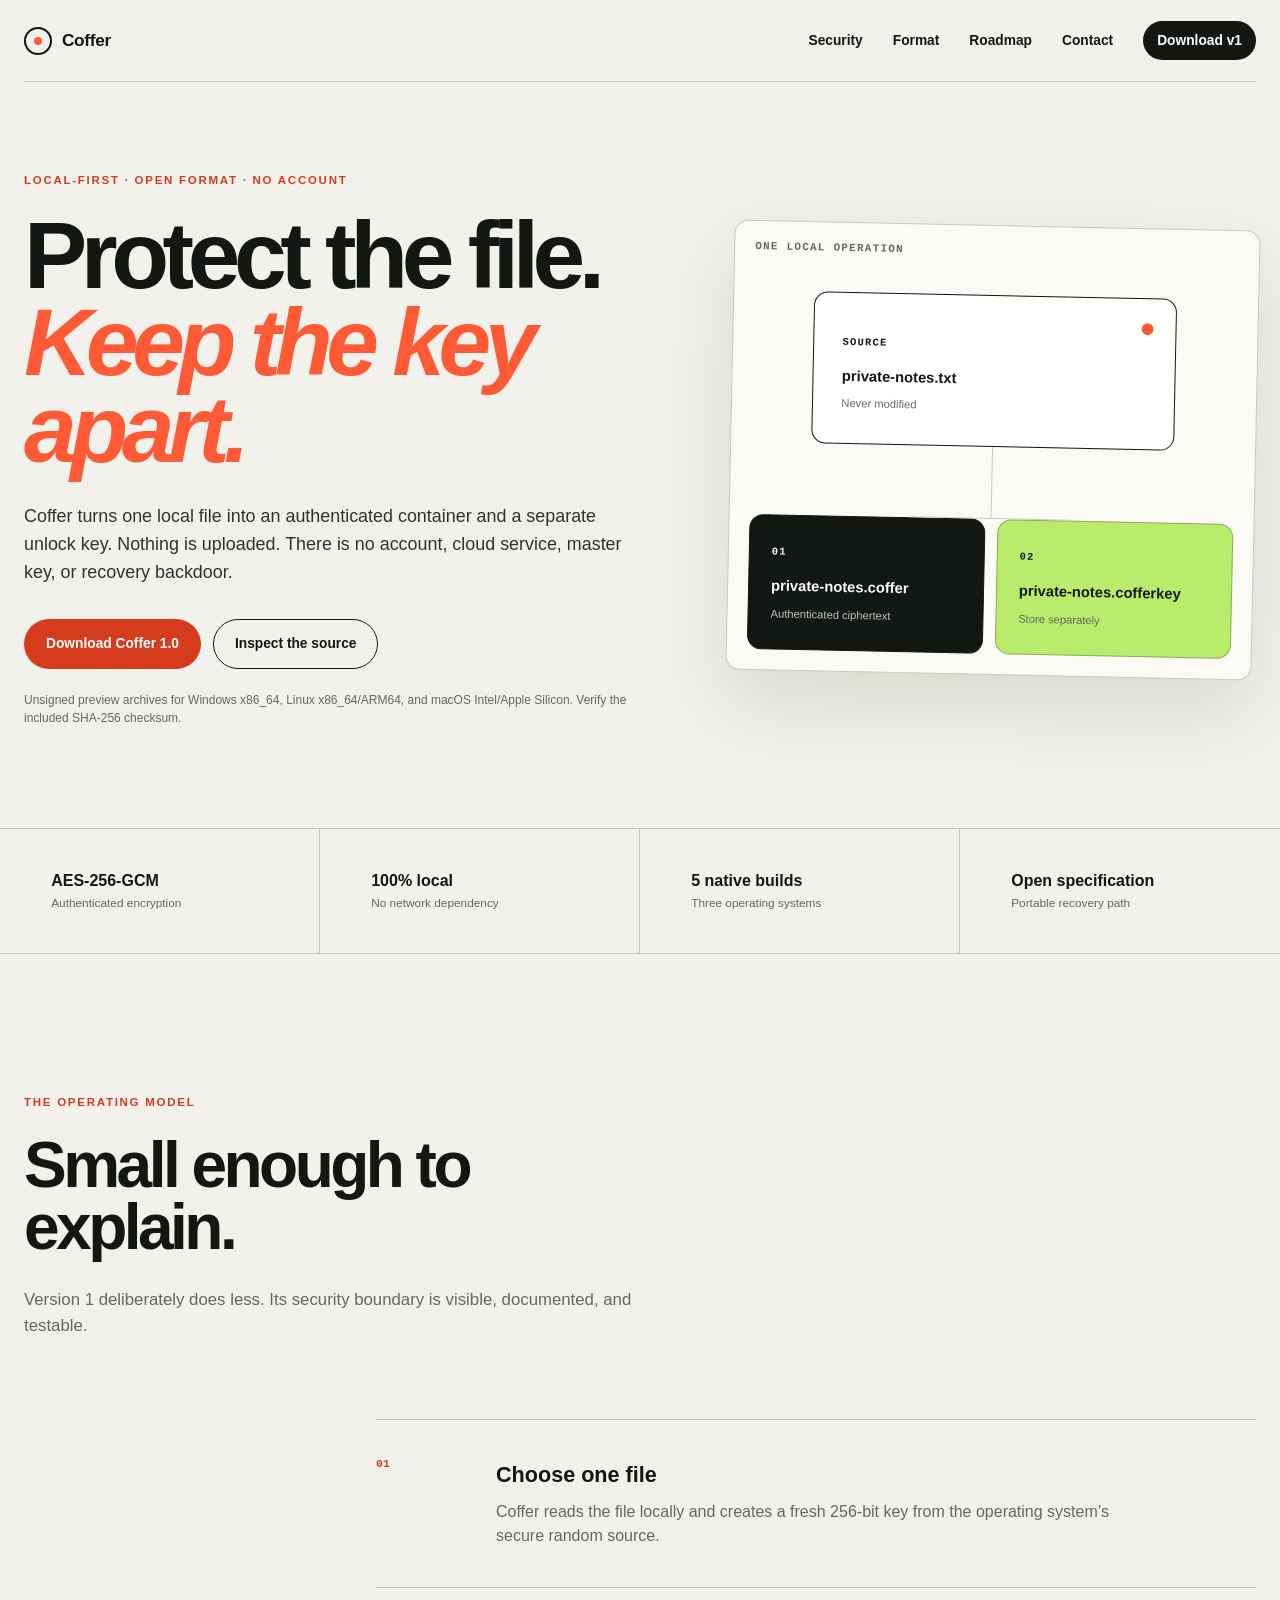
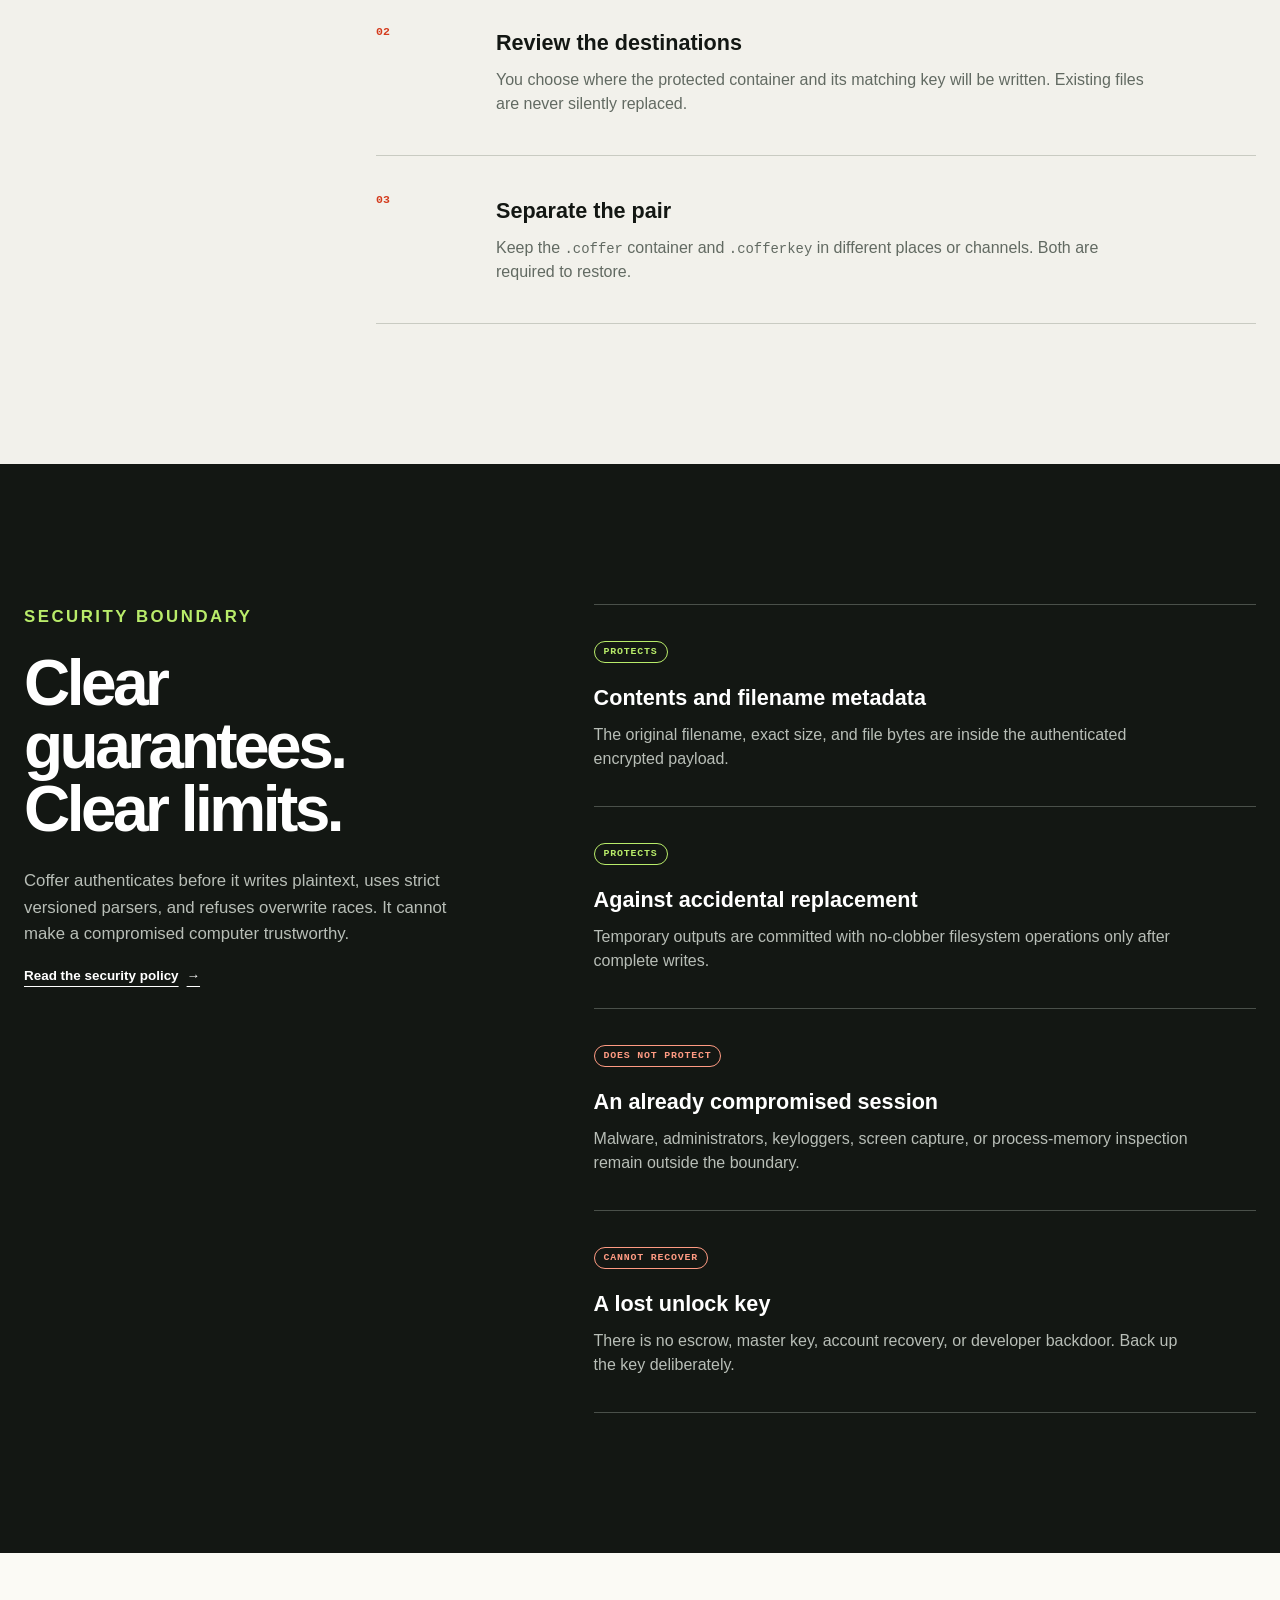
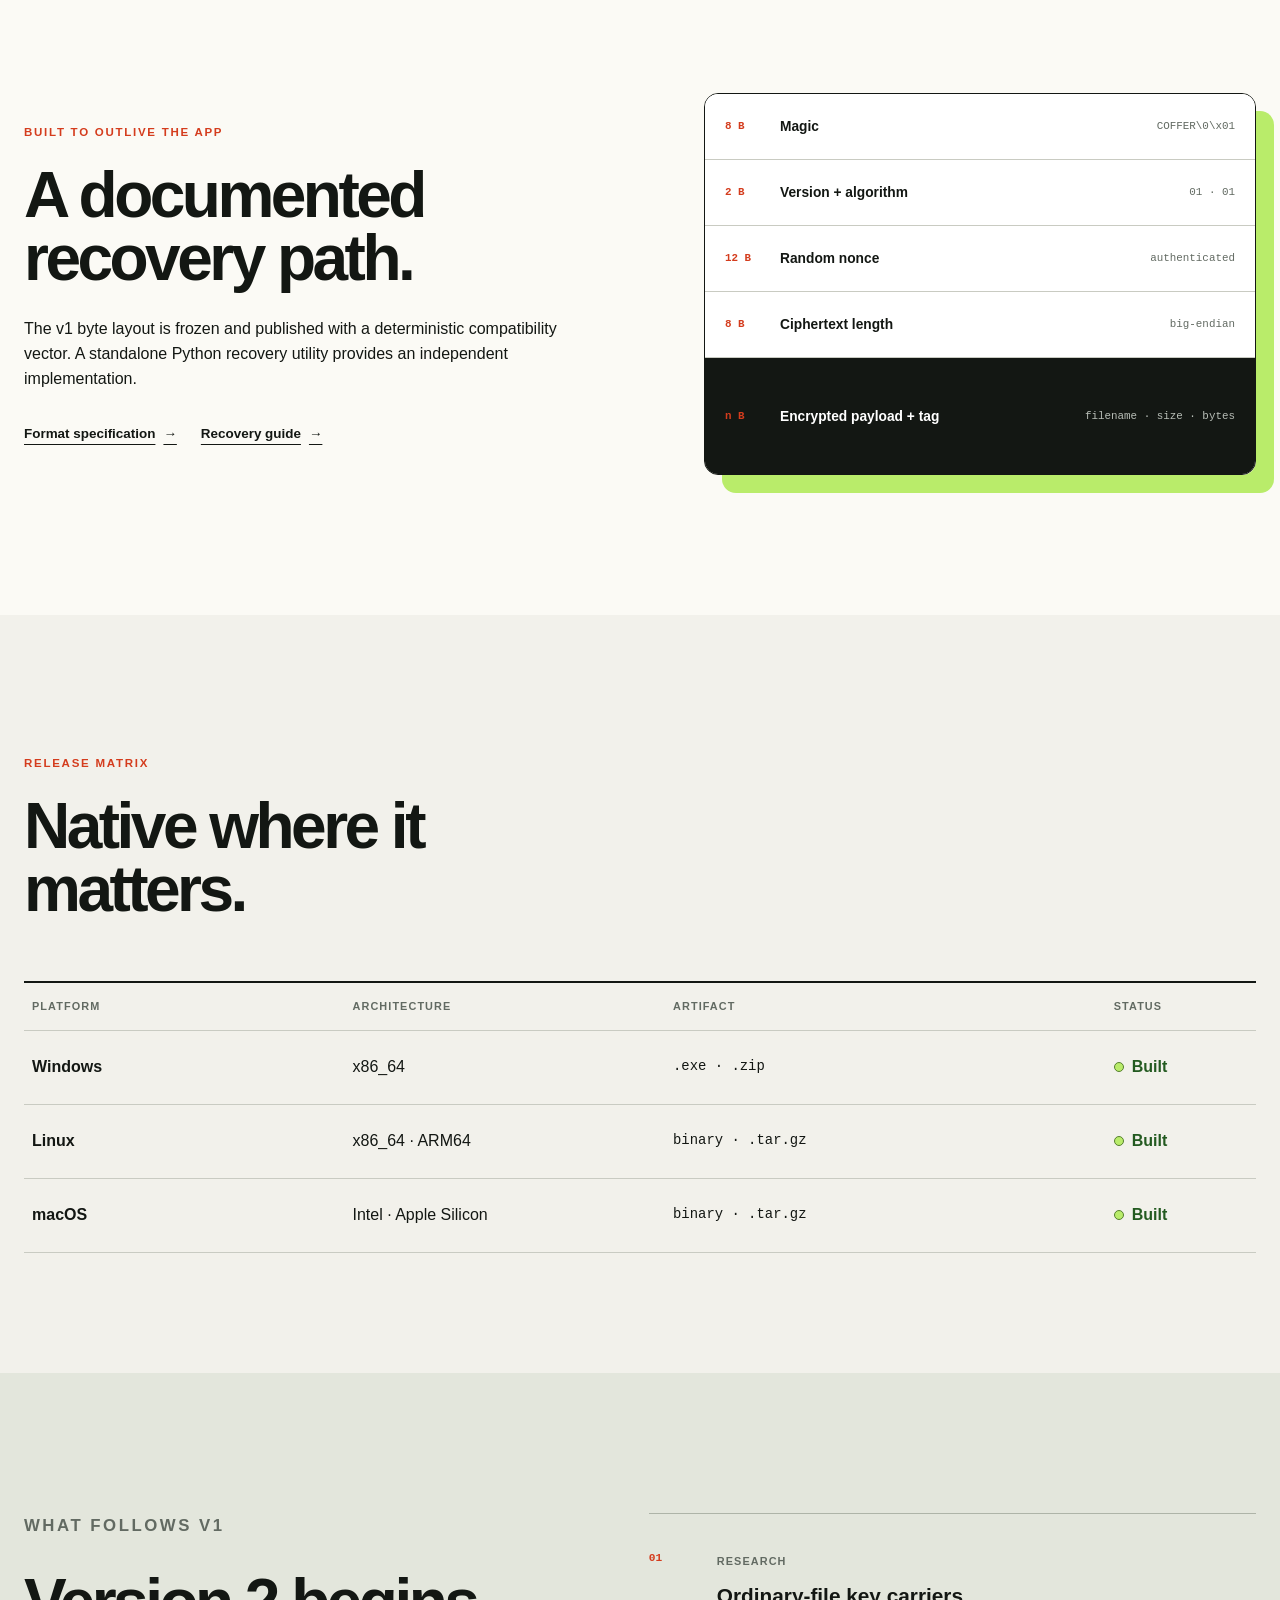
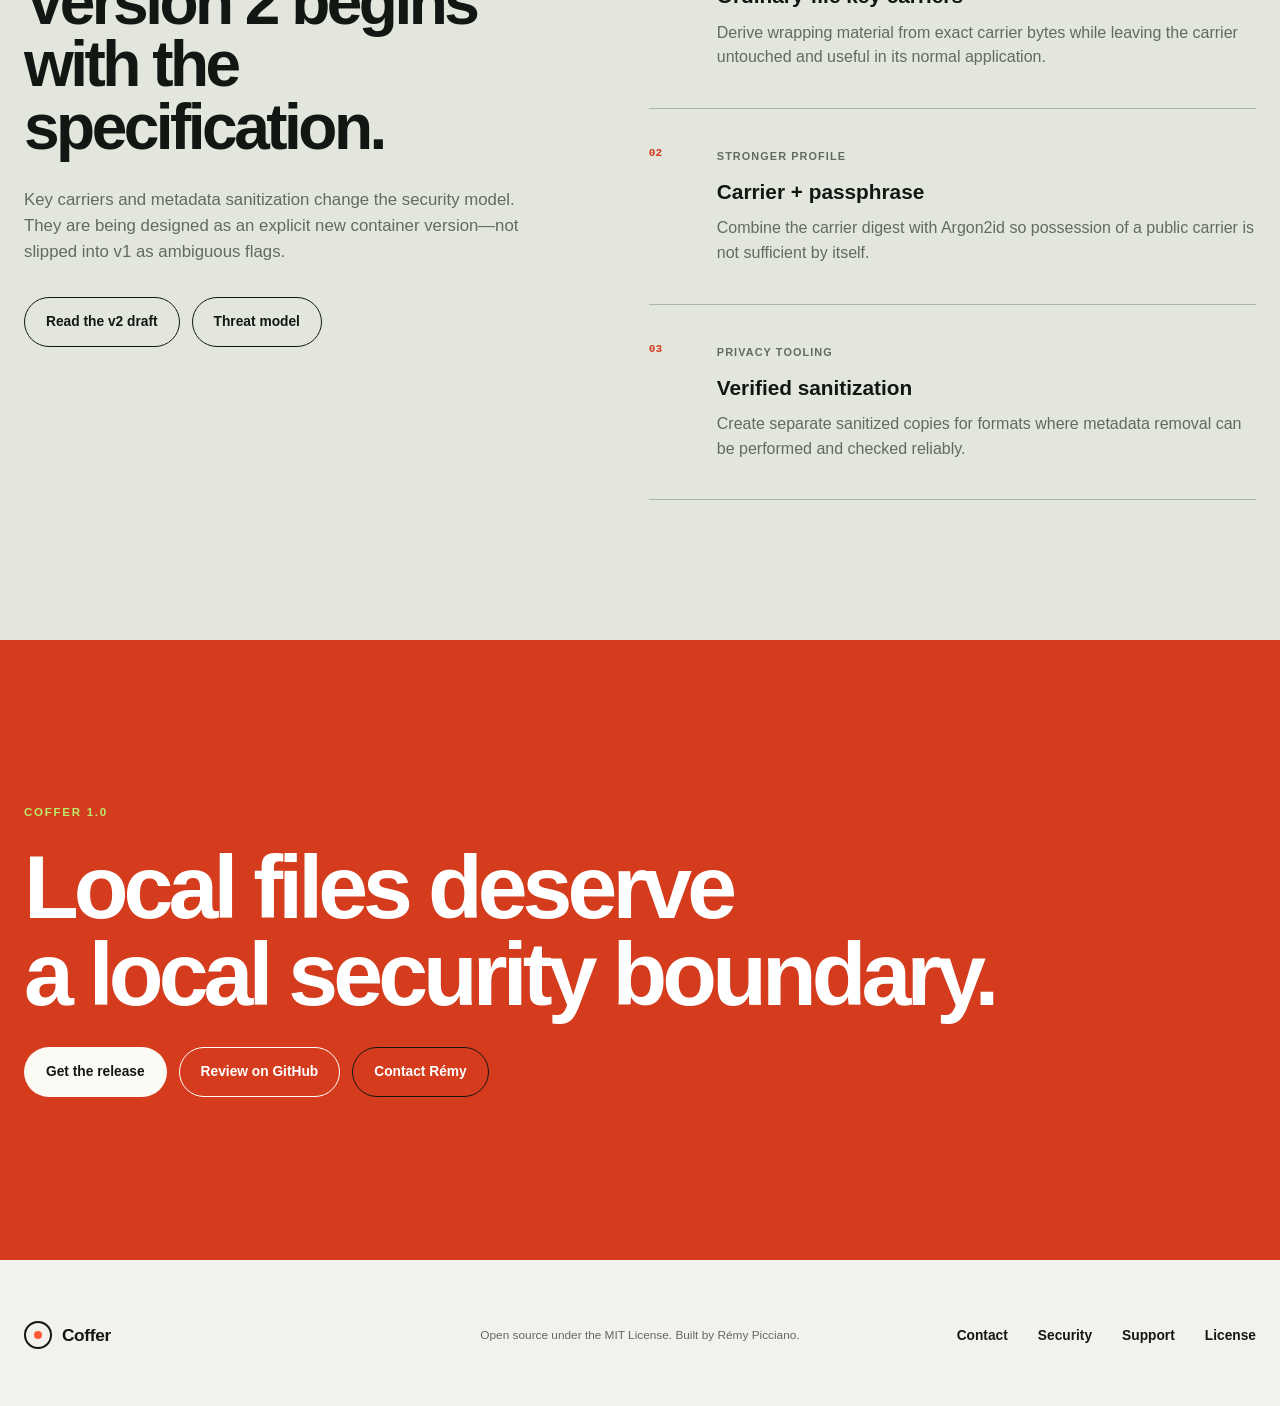
==== site/index.html @ 5a62072c "docs: polish repo presentation" ====
<!doctype html>
<html lang="en">
  <head>
    <meta charset="utf-8">
    <meta name="viewport" content="width=device-width, initial-scale=1">
    <meta name="theme-color" content="#131713">
    <meta name="description" content="Coffer is a local-first desktop application for authenticated file encryption on macOS, Windows, and Linux.">
    <meta property="og:title" content="Coffer — protect a file, keep the key apart">
    <meta property="og:description" content="Auditable, local-first file protection with a documented open format and no recovery backdoor.">
    <meta property="og:type" content="website">
    <meta property="og:url" content="https://remypicciano.github.io/coffer/">
    <title>Coffer — local-first file protection</title>
    <link rel="canonical" href="https://remypicciano.github.io/coffer/">
    <link rel="manifest" href="site.webmanifest">
    <link rel="stylesheet" href="styles.css">
  </head>
  <body>
    <a class="skip-link" href="#main">Skip to content</a>
    <header class="site-header">
      <a class="wordmark" href="#top" aria-label="Coffer home">
        <span class="mark" aria-hidden="true"><span></span></span>
        <span>Coffer</span>
      </a>
      <nav aria-label="Primary navigation">
        <a href="#security">Security</a>
        <a href="#format">Format</a>
        <a href="#roadmap">Roadmap</a>
        <a href="contact.html">Contact</a>
        <a class="nav-download" href="https://github.com/remypicciano/coffer/releases/latest">Download v1</a>
      </nav>
    </header>

    <main id="main">
      <section class="hero" id="top" aria-labelledby="hero-title">
        <div class="hero-copy">
          <p class="eyebrow">Local-first · open format · no account</p>
          <h1 id="hero-title">Protect the file.<br><em>Keep the key apart.</em></h1>
          <p class="lede">Coffer turns one local file into an authenticated container and a separate unlock key. Nothing is uploaded. There is no account, cloud service, master key, or recovery backdoor.</p>
          <div class="hero-actions">
            <a class="button button-primary" href="https://github.com/remypicciano/coffer/releases/latest">Download Coffer 1.0</a>
            <a class="button button-secondary" href="https://github.com/remypicciano/coffer">Inspect the source</a>
          </div>
          <p class="release-note">Unsigned preview archives for Windows x86_64, Linux x86_64/ARM64, and macOS Intel/Apple Silicon. Verify the included SHA-256 checksum.</p>
        </div>

        <div class="artifact" aria-label="Diagram showing one source file becoming a protected container and a separate key">
          <div class="artifact-label">One local operation</div>
          <div class="source-file">
            <span class="file-corner" aria-hidden="true"></span>
            <span class="file-type">SOURCE</span>
            <strong>private-notes.txt</strong>
            <small>Never modified</small>
          </div>
          <div class="split-line" aria-hidden="true"><span></span></div>
          <div class="outputs">
            <div class="output output-dark">
              <span>01</span>
              <strong>private-notes.coffer</strong>
              <small>Authenticated ciphertext</small>
            </div>
            <div class="output output-key">
              <span>02</span>
              <strong>private-notes.cofferkey</strong>
              <small>Store separately</small>
            </div>
          </div>
        </div>
      </section>

      <section class="proof-strip" aria-label="Version 1 release facts">
        <div><strong>AES-256-GCM</strong><span>Authenticated encryption</span></div>
        <div><strong>100% local</strong><span>No network dependency</span></div>
        <div><strong>5 native builds</strong><span>Three operating systems</span></div>
        <div><strong>Open specification</strong><span>Portable recovery path</span></div>
      </section>

      <section class="section how" aria-labelledby="how-title">
        <div class="section-heading">
          <p class="eyebrow">The operating model</p>
          <h2 id="how-title">Small enough to explain.</h2>
          <p>Version 1 deliberately does less. Its security boundary is visible, documented, and testable.</p>
        </div>
        <ol class="steps">
          <li>
            <span class="step-number">01</span>
            <div><h3>Choose one file</h3><p>Coffer reads the file locally and creates a fresh 256-bit key from the operating system’s secure random source.</p></div>
          </li>
          <li>
            <span class="step-number">02</span>
            <div><h3>Review the destinations</h3><p>You choose where the protected container and its matching key will be written. Existing files are never silently replaced.</p></div>
          </li>
          <li>
            <span class="step-number">03</span>
            <div><h3>Separate the pair</h3><p>Keep the <code>.coffer</code> container and <code>.cofferkey</code> in different places or channels. Both are required to restore.</p></div>
          </li>
        </ol>
      </section>

      <section class="section security" id="security" aria-labelledby="security-title">
        <div class="security-intro">
          <p class="eyebrow light">Security boundary</p>
          <h2 id="security-title">Clear guarantees.<br>Clear limits.</h2>
          <p>Coffer authenticates before it writes plaintext, uses strict versioned parsers, and refuses overwrite races. It cannot make a compromised computer trustworthy.</p>
          <a class="text-link light" href="https://github.com/remypicciano/coffer/blob/main/SECURITY.md">Read the security policy <span aria-hidden="true">→</span></a>
        </div>
        <div class="boundary-list">
          <article>
            <span class="status status-yes">Protects</span>
            <h3>Contents and filename metadata</h3>
            <p>The original filename, exact size, and file bytes are inside the authenticated encrypted payload.</p>
          </article>
          <article>
            <span class="status status-yes">Protects</span>
            <h3>Against accidental replacement</h3>
            <p>Temporary outputs are committed with no-clobber filesystem operations only after complete writes.</p>
          </article>
          <article>
            <span class="status status-no">Does not protect</span>
            <h3>An already compromised session</h3>
            <p>Malware, administrators, keyloggers, screen capture, or process-memory inspection remain outside the boundary.</p>
          </article>
          <article>
            <span class="status status-no">Cannot recover</span>
            <h3>A lost unlock key</h3>
            <p>There is no escrow, master key, account recovery, or developer backdoor. Back up the key deliberately.</p>
          </article>
        </div>
      </section>

      <section class="section format" id="format" aria-labelledby="format-title">
        <div class="format-grid">
          <div class="section-heading">
            <p class="eyebrow">Built to outlive the app</p>
            <h2 id="format-title">A documented recovery path.</h2>
            <p>The v1 byte layout is frozen and published with a deterministic compatibility vector. A standalone Python recovery utility provides an independent implementation.</p>
            <div class="link-row">
              <a class="text-link" href="https://github.com/remypicciano/coffer/blob/main/docs/coffer-format-v1.md">Format specification <span aria-hidden="true">→</span></a>
              <a class="text-link" href="https://github.com/remypicciano/coffer/blob/main/docs/recovery.md">Recovery guide <span aria-hidden="true">→</span></a>
            </div>
          </div>
          <div class="format-stack" aria-label="Coffer version 1 container layout">
            <div class="byte-row"><span>8 B</span><strong>Magic</strong><code>COFFER\0\x01</code></div>
            <div class="byte-row"><span>2 B</span><strong>Version + algorithm</strong><code>01 · 01</code></div>
            <div class="byte-row"><span>12 B</span><strong>Random nonce</strong><code>authenticated</code></div>
            <div class="byte-row"><span>8 B</span><strong>Ciphertext length</strong><code>big-endian</code></div>
            <div class="byte-row byte-encrypted"><span>n B</span><strong>Encrypted payload + tag</strong><code>filename · size · bytes</code></div>
          </div>
        </div>
      </section>

      <section class="section builds" aria-labelledby="builds-title">
        <div class="section-heading compact">
          <p class="eyebrow">Release matrix</p>
          <h2 id="builds-title">Native where it matters.</h2>
        </div>
        <div class="build-table" role="table" aria-label="Available release builds">
          <div class="build-row build-head" role="row"><span role="columnheader">Platform</span><span role="columnheader">Architecture</span><span role="columnheader">Artifact</span><span role="columnheader">Status</span></div>
          <div class="build-row" role="row"><strong role="cell">Windows</strong><span role="cell">x86_64</span><code role="cell">.exe · .zip</code><span role="cell" class="build-status">Built</span></div>
          <div class="build-row" role="row"><strong role="cell">Linux</strong><span role="cell">x86_64 · ARM64</span><code role="cell">binary · .tar.gz</code><span role="cell" class="build-status">Built</span></div>
          <div class="build-row" role="row"><strong role="cell">macOS</strong><span role="cell">Intel · Apple Silicon</span><code role="cell">binary · .tar.gz</code><span role="cell" class="build-status">Built</span></div>
        </div>
      </section>

      <section class="section roadmap" id="roadmap" aria-labelledby="roadmap-title">
        <div class="roadmap-lead">
          <p class="eyebrow">What follows v1</p>
          <h2 id="roadmap-title">Version 2 begins with the specification.</h2>
          <p>Key carriers and metadata sanitization change the security model. They are being designed as an explicit new container version—not slipped into v1 as ambiguous flags.</p>
          <div class="hero-actions">
            <a class="button button-secondary" href="https://github.com/remypicciano/coffer/blob/main/docs/coffer-format-v2.md">Read the v2 draft</a>
            <a class="button button-secondary" href="https://github.com/remypicciano/coffer/blob/main/docs/threat-model.md">Threat model</a>
          </div>
        </div>
        <div class="roadmap-items">
          <article><span>Research</span><h3>Ordinary-file key carriers</h3><p>Derive wrapping material from exact carrier bytes while leaving the carrier untouched and useful in its normal application.</p></article>
          <article><span>Stronger profile</span><h3>Carrier + passphrase</h3><p>Combine the carrier digest with Argon2id so possession of a public carrier is not sufficient by itself.</p></article>
          <article><span>Privacy tooling</span><h3>Verified sanitization</h3><p>Create separate sanitized copies for formats where metadata removal can be performed and checked reliably.</p></article>
        </div>
      </section>

      <section class="closing" aria-labelledby="closing-title">
        <p class="eyebrow light">Coffer 1.0</p>
        <h2 id="closing-title">Local files deserve<br>a local security boundary.</h2>
        <div class="hero-actions">
          <a class="button button-paper" href="https://github.com/remypicciano/coffer/releases/latest">Get the release</a>
          <a class="button button-outline" href="https://github.com/remypicciano/coffer">Review on GitHub</a>
          <a class="button button-secondary" href="contact.html">Contact Rémy</a>
        </div>
      </section>
    </main>

    <footer>
      <a class="wordmark" href="#top"><span class="mark" aria-hidden="true"><span></span></span><span>Coffer</span></a>
      <p>Open source under the MIT License. Built by Rémy Picciano.</p>
      <nav aria-label="Footer navigation">
        <a href="contact.html">Contact</a>
        <a href="https://github.com/remypicciano/coffer/blob/main/SECURITY.md">Security</a>
        <a href="https://github.com/remypicciano/coffer/blob/main/SUPPORT.md">Support</a>
        <a href="https://github.com/remypicciano/coffer/blob/main/LICENSE">License</a>
      </nav>
    </footer>
  </body>
</html>
---- site/styles.css ----
:root {
  color-scheme: light;
  --ink: #131713;
  --ink-soft: #2e352f;
  --paper: #f2f1eb;
  --paper-strong: #fbfaf5;
  --line: #c9cbc2;
  --muted: #626a62;
  --accent: #ff5a36;
  --accent-dark: #d43c1d;
  --green: #b9ec6a;
  --radius: 14px;
  --max: 1280px;
  font-family: "Avenir Next", Avenir, "Segoe UI", Helvetica, Arial, sans-serif;
  font-synthesis: none;
}

* { box-sizing: border-box; }
html { scroll-behavior: smooth; }
body { margin: 0; color: var(--ink); background: var(--paper); line-height: 1.55; }
a { color: inherit; }
code { font-family: "SFMono-Regular", Consolas, "Liberation Mono", monospace; font-size: .87em; }

.skip-link { position: fixed; top: 12px; left: 12px; z-index: 100; padding: 10px 14px; background: var(--ink); color: white; transform: translateY(-150%); }
.skip-link:focus { transform: translateY(0); }
.site-header, footer { width: min(calc(100% - 48px), var(--max)); margin-inline: auto; }
.site-header { min-height: 82px; display: flex; align-items: center; justify-content: space-between; border-bottom: 1px solid var(--line); }
.wordmark { display: inline-flex; align-items: center; gap: 10px; color: var(--ink); text-decoration: none; font-size: 1.08rem; font-weight: 750; letter-spacing: -.02em; }
.mark { width: 28px; height: 28px; display: grid; place-items: center; border: 2px solid currentColor; border-radius: 50%; }
.mark span { width: 8px; height: 8px; background: var(--accent); border-radius: 50%; }
.site-header nav, footer nav { display: flex; align-items: center; gap: 30px; }
.site-header nav a, footer nav a { text-decoration: none; font-size: .86rem; font-weight: 650; }
.site-header nav a:hover, footer nav a:hover { text-decoration: underline; text-underline-offset: 5px; }
.nav-download { padding: 9px 14px; color: white; background: var(--ink); border-radius: 999px; }

.hero { width: min(calc(100% - 48px), var(--max)); margin: 0 auto; min-height: 720px; display: grid; grid-template-columns: 1.08fr .92fr; align-items: center; gap: clamp(40px, 7vw, 110px); padding: 90px 0 100px; }
.eyebrow { margin: 0 0 22px; color: var(--accent-dark); font-size: .72rem; font-weight: 800; letter-spacing: .15em; text-transform: uppercase; }
.eyebrow.light { color: var(--green); }
h1, h2, h3, p { margin-top: 0; }
h1 { max-width: 760px; margin-bottom: 30px; font-size: clamp(3.4rem, 7.4vw, 7.2rem); line-height: .92; letter-spacing: -.068em; font-weight: 760; }
h1 em { color: var(--accent); font-family: inherit; font-weight: 760; }
.lede { max-width: 650px; margin-bottom: 32px; color: var(--ink-soft); font-size: clamp(1.05rem, 1.4vw, 1.25rem); }
.hero-actions { display: flex; flex-wrap: wrap; gap: 12px; }
.button { min-height: 50px; display: inline-flex; align-items: center; justify-content: center; padding: 0 21px; border: 1px solid transparent; border-radius: 999px; text-decoration: none; font-size: .86rem; font-weight: 760; white-space: nowrap; transition: transform .16s ease, background .16s ease, border-color .16s ease; }
.button:hover { transform: translateY(-2px); }
.button:active { transform: translateY(1px); }
.button-primary { color: white; background: var(--accent-dark); }
.button-primary:hover { background: #b92e13; }
.button-secondary { border-color: var(--ink); background: transparent; }
.button-secondary:hover { background: var(--paper-strong); }
.release-note { max-width: 610px; margin: 22px 0 0; color: var(--muted); font-size: .75rem; }

.contact-card { padding: 28px; border: 1px solid var(--line); border-radius: var(--radius); background: var(--paper-strong); box-shadow: 0 32px 80px rgba(41, 46, 40, .12); }
.contact-card h2 { margin-bottom: 10px; font-size: 1.45rem; line-height: 1.05; }
.contact-card > p { color: var(--muted); font-size: .98rem; }
.contact-list { margin: 22px 0 0; padding: 0; list-style: none; border-top: 1px solid var(--line); }
.contact-row { display: grid; grid-template-columns: 110px 1fr; gap: 16px; padding: 18px 0; border-bottom: 1px solid var(--line); }
.contact-label { color: var(--muted); font: 700 .68rem/1 "SFMono-Regular", Consolas, monospace; letter-spacing: .1em; text-transform: uppercase; }
.contact-row a { text-decoration: none; font-weight: 700; }
.contact-row a:hover { text-decoration: underline; text-underline-offset: 5px; }
.contact-meta { margin-top: 18px; color: var(--muted); font-size: .78rem; }

.artifact { position: relative; padding: 20px; border: 1px solid var(--line); border-radius: var(--radius); background: var(--paper-strong); box-shadow: 0 32px 80px rgba(41, 46, 40, .12); transform: rotate(1.2deg); }
.artifact-label { margin-bottom: 38px; color: var(--muted); font: 700 .68rem/1 "SFMono-Regular", Consolas, monospace; letter-spacing: .12em; text-transform: uppercase; }
.source-file { position: relative; width: 75%; margin: auto; padding: 35px 28px 28px; border: 1px solid var(--ink); border-radius: var(--radius); background: white; }
.source-file::after { content: ""; position: absolute; right: 22px; top: 24px; width: 12px; height: 12px; background: var(--accent); border-radius: 50%; }
.source-file strong, .output strong { display: block; margin: 12px 0 3px; font-size: .92rem; overflow-wrap: anywhere; }
.source-file small, .output small { color: var(--muted); font-size: .7rem; }
.file-type, .output > span { font: 700 .65rem/1 "SFMono-Regular", Consolas, monospace; letter-spacing: .12em; }
.split-line { height: 72px; display: grid; place-items: center; }
.split-line span { width: 1px; height: 100%; background: var(--line); position: relative; }
.split-line span::after { content: ""; position: absolute; left: -80px; bottom: 0; width: 160px; height: 1px; background: var(--line); }
.outputs { display: grid; grid-template-columns: 1fr 1fr; gap: 12px; }
.output { min-height: 135px; padding: 22px; border: 1px solid var(--line); border-radius: var(--radius); }
.output-dark { color: white; background: var(--ink); border-color: var(--ink); }
.output-dark small { color: #bfc5bd; }
.output-key { background: var(--green); border-color: #8eaa5c; }

.proof-strip { display: grid; grid-template-columns: repeat(4, 1fr); border-block: 1px solid var(--line); }
.proof-strip div { min-height: 124px; display: flex; flex-direction: column; justify-content: center; padding: 24px clamp(24px, 4vw, 60px); border-right: 1px solid var(--line); }
.proof-strip div:last-child { border-right: 0; }
.proof-strip strong { font-size: 1rem; }
.proof-strip span { color: var(--muted); font-size: .74rem; }

.section { padding: 140px max(24px, calc((100vw - var(--max)) / 2)); }
.section-heading { max-width: 620px; }
.section-heading h2, .security-intro h2, .roadmap-lead h2, .closing h2 { margin-bottom: 28px; font-size: clamp(2.7rem, 5vw, 5.2rem); line-height: .98; letter-spacing: -.055em; }
.section-heading > p:last-child, .security-intro > p, .roadmap-lead > p { color: var(--muted); font-size: 1.05rem; }
.steps { max-width: 880px; margin: 80px 0 0 auto; padding: 0; list-style: none; border-top: 1px solid var(--line); }
.steps li { display: grid; grid-template-columns: 100px 1fr; gap: 20px; padding: 38px 0; border-bottom: 1px solid var(--line); }
.step-number { color: var(--accent-dark); font: 700 .72rem/1 "SFMono-Regular", Consolas, monospace; }
.steps h3 { margin-bottom: 8px; font-size: 1.35rem; }
.steps p { max-width: 650px; margin-bottom: 0; color: var(--muted); }

.security { display: grid; grid-template-columns: .8fr 1.2fr; gap: clamp(60px, 10vw, 150px); color: white; background: var(--ink); }
.security-intro { align-self: start; position: sticky; top: 40px; }
.security-intro > p { color: #b8beb7; }
.text-link { display: inline-flex; gap: 8px; align-items: center; font-size: .84rem; font-weight: 750; text-underline-offset: 6px; }
.text-link.light { color: white; }
.boundary-list { border-top: 1px solid #4a504a; }
.boundary-list article { padding: 32px 0 34px; border-bottom: 1px solid #4a504a; }
.boundary-list h3 { margin: 18px 0 8px; font-size: 1.35rem; }
.boundary-list p { max-width: 600px; margin: 0; color: #b8beb7; }
.status { display: inline-flex; padding: 5px 9px; border: 1px solid currentColor; border-radius: 999px; font: 700 .62rem/1 "SFMono-Regular", Consolas, monospace; letter-spacing: .08em; text-transform: uppercase; }
.status-yes { color: var(--green); }
.status-no { color: #ff9b83; }

.format { background: var(--paper-strong); }
.format-grid { display: grid; grid-template-columns: 1fr 1fr; align-items: center; gap: clamp(60px, 10vw, 150px); }
.link-row { display: flex; flex-wrap: wrap; gap: 24px; margin-top: 32px; }
.format-stack { border: 1px solid var(--ink); border-radius: var(--radius); overflow: hidden; box-shadow: 18px 18px 0 var(--green); }
.byte-row { display: grid; grid-template-columns: 55px 1fr auto; align-items: center; min-height: 66px; padding: 12px 20px; border-bottom: 1px solid var(--line); background: white; }
.byte-row:last-child { border-bottom: 0; }
.byte-row > span { color: var(--accent-dark); font: 700 .68rem/1 "SFMono-Regular", Consolas, monospace; }
.byte-row strong { font-size: .86rem; }
.byte-row code { color: var(--muted); font-size: .68rem; }
.byte-encrypted { min-height: 116px; color: white; background: var(--ink); }
.byte-encrypted code { color: #b8beb7; }

.builds { padding-bottom: 120px; }
.section-heading.compact { margin-bottom: 60px; }
.build-table { border-top: 2px solid var(--ink); }
.build-row { min-height: 74px; display: grid; grid-template-columns: 1fr 1fr 1.4fr .5fr; align-items: center; gap: 20px; border-bottom: 1px solid var(--line); }
.build-row > * { padding-inline: 8px; }
.build-head { min-height: 48px; color: var(--muted); font-size: .68rem; font-weight: 750; letter-spacing: .1em; text-transform: uppercase; }
.build-status { color: #235a20; font-weight: 760; }
.build-status::before { content: ""; display: inline-block; width: 8px; height: 8px; margin-right: 8px; background: var(--green); border: 1px solid #56802f; border-radius: 50%; }

.roadmap { display: grid; grid-template-columns: .9fr 1.1fr; gap: clamp(60px, 10vw, 160px); background: #e3e6dc; }
.roadmap-lead > p { margin-bottom: 32px; }
.roadmap-items { counter-reset: roadmap; border-top: 1px solid #aeb4a8; }
.roadmap-items article { position: relative; padding: 34px 0 38px 68px; border-bottom: 1px solid #aeb4a8; }
.roadmap-items article::before { counter-increment: roadmap; content: "0" counter(roadmap); position: absolute; left: 0; top: 39px; color: var(--accent-dark); font: 700 .7rem/1 "SFMono-Regular", Consolas, monospace; }
.roadmap-items article > span { color: var(--muted); font-size: .68rem; font-weight: 750; letter-spacing: .1em; text-transform: uppercase; }
.roadmap-items h3 { margin: 8px 0; font-size: 1.3rem; }
.roadmap-items p { margin: 0; color: var(--muted); }

.closing { min-height: 620px; display: flex; flex-direction: column; justify-content: center; align-items: flex-start; padding: 100px max(24px, calc((100vw - var(--max)) / 2)); color: white; background: var(--accent-dark); }
.closing h2 { max-width: 1000px; font-size: clamp(3.4rem, 7vw, 7.5rem); }
.button-paper { color: var(--ink); background: var(--paper-strong); }
.button-outline { color: white; border-color: white; }
.button-outline:hover { background: rgba(255,255,255,.1); }

footer { min-height: 150px; display: grid; grid-template-columns: 1fr auto 1fr; align-items: center; gap: 30px; }
footer p { margin: 0; color: var(--muted); font-size: .74rem; text-align: center; }
footer nav { justify-content: flex-end; }

:focus-visible { outline: 3px solid var(--accent); outline-offset: 4px; }

@media (max-width: 900px) {
  .site-header nav a:not(.nav-download) { display: none; }
  .hero, .security, .format-grid, .roadmap { grid-template-columns: 1fr; }
  .hero { padding-top: 70px; }
  .artifact { width: min(100%, 600px); margin-inline: auto; }
  .contact-card { width: min(100%, 600px); margin-inline: auto; }
  .proof-strip { grid-template-columns: 1fr 1fr; }
  .proof-strip div:nth-child(2) { border-right: 0; }
  .proof-strip div:nth-child(-n+2) { border-bottom: 1px solid var(--line); }
  .security-intro { position: static; }
  .section { padding-block: 100px; }
  footer { grid-template-columns: 1fr; padding: 38px 0; text-align: center; }
  footer .wordmark, footer nav { justify-self: center; }
}

@media (max-width: 600px) {
  .site-header, .hero, footer { width: min(calc(100% - 32px), var(--max)); }
  .site-header { min-height: 70px; }
  .site-header nav { gap: 0; }
  .nav-download { padding: 8px 12px; }
  .hero { min-height: auto; padding: 58px 0 72px; }
  h1 { font-size: clamp(3rem, 15vw, 4.6rem); }
  .hero-actions { align-items: stretch; flex-direction: column; }
  .button { width: 100%; }
  .contact-row { grid-template-columns: 1fr; gap: 6px; }
  .artifact { padding: 14px; }
  .artifact-label { margin-bottom: 24px; }
  .source-file { width: 92%; padding: 28px 20px 22px; }
  .outputs { grid-template-columns: 1fr; }
  .split-line { height: 48px; }
  .proof-strip { grid-template-columns: 1fr; }
  .proof-strip div { min-height: 94px; border-right: 0; border-bottom: 1px solid var(--line); }
  .proof-strip div:last-child { border-bottom: 0; }
  .steps { margin-top: 50px; }
  .steps li { grid-template-columns: 48px 1fr; }
  .byte-row { grid-template-columns: 45px 1fr; }
  .byte-row code { grid-column: 2; margin-top: 3px; }
  .format-stack { box-shadow: 9px 9px 0 var(--green); }
  .build-head { display: none; }
  .build-row { grid-template-columns: 1fr 1fr; padding: 18px 0; }
  .build-row code { color: var(--muted); }
  .roadmap-items article { padding-left: 48px; }
}

@media (prefers-reduced-motion: reduce) {
  html { scroll-behavior: auto; }
  *, *::before, *::after { transition-duration: .01ms !important; }
  .artifact { transform: none; }
}
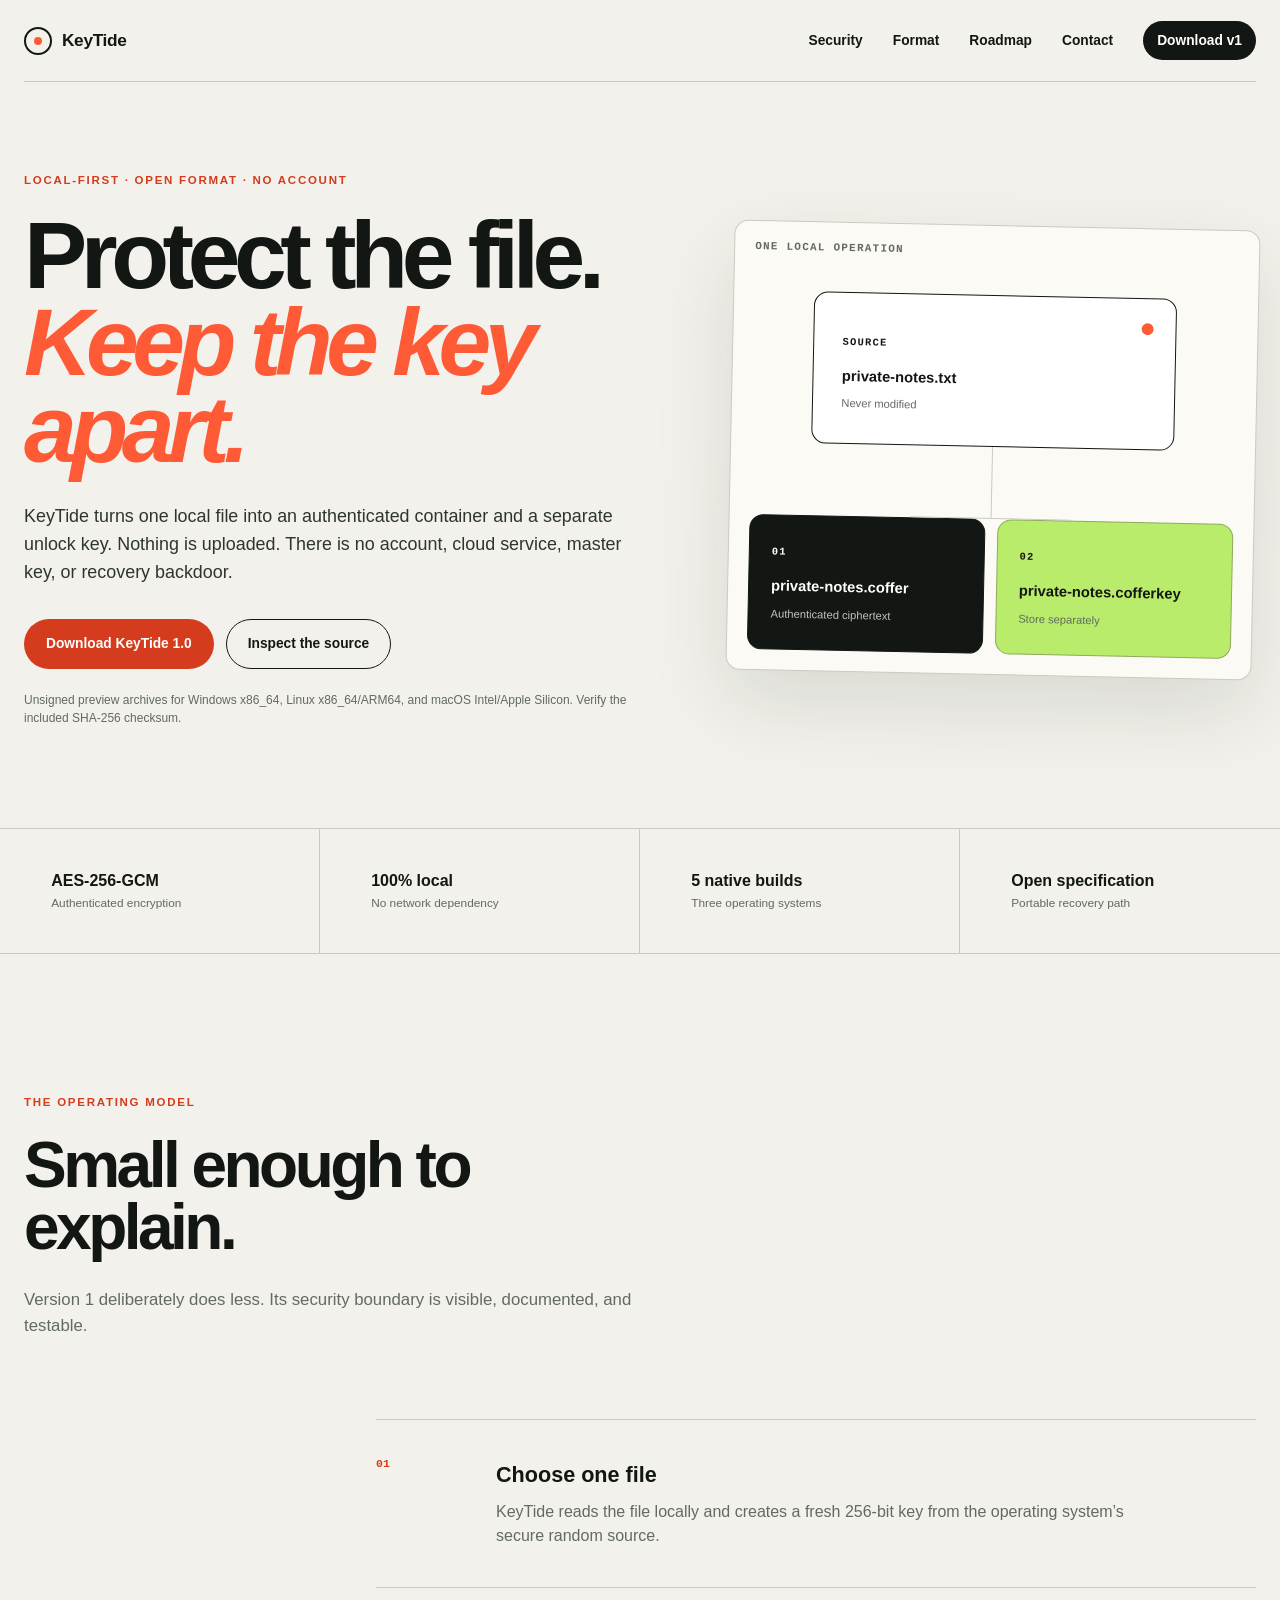
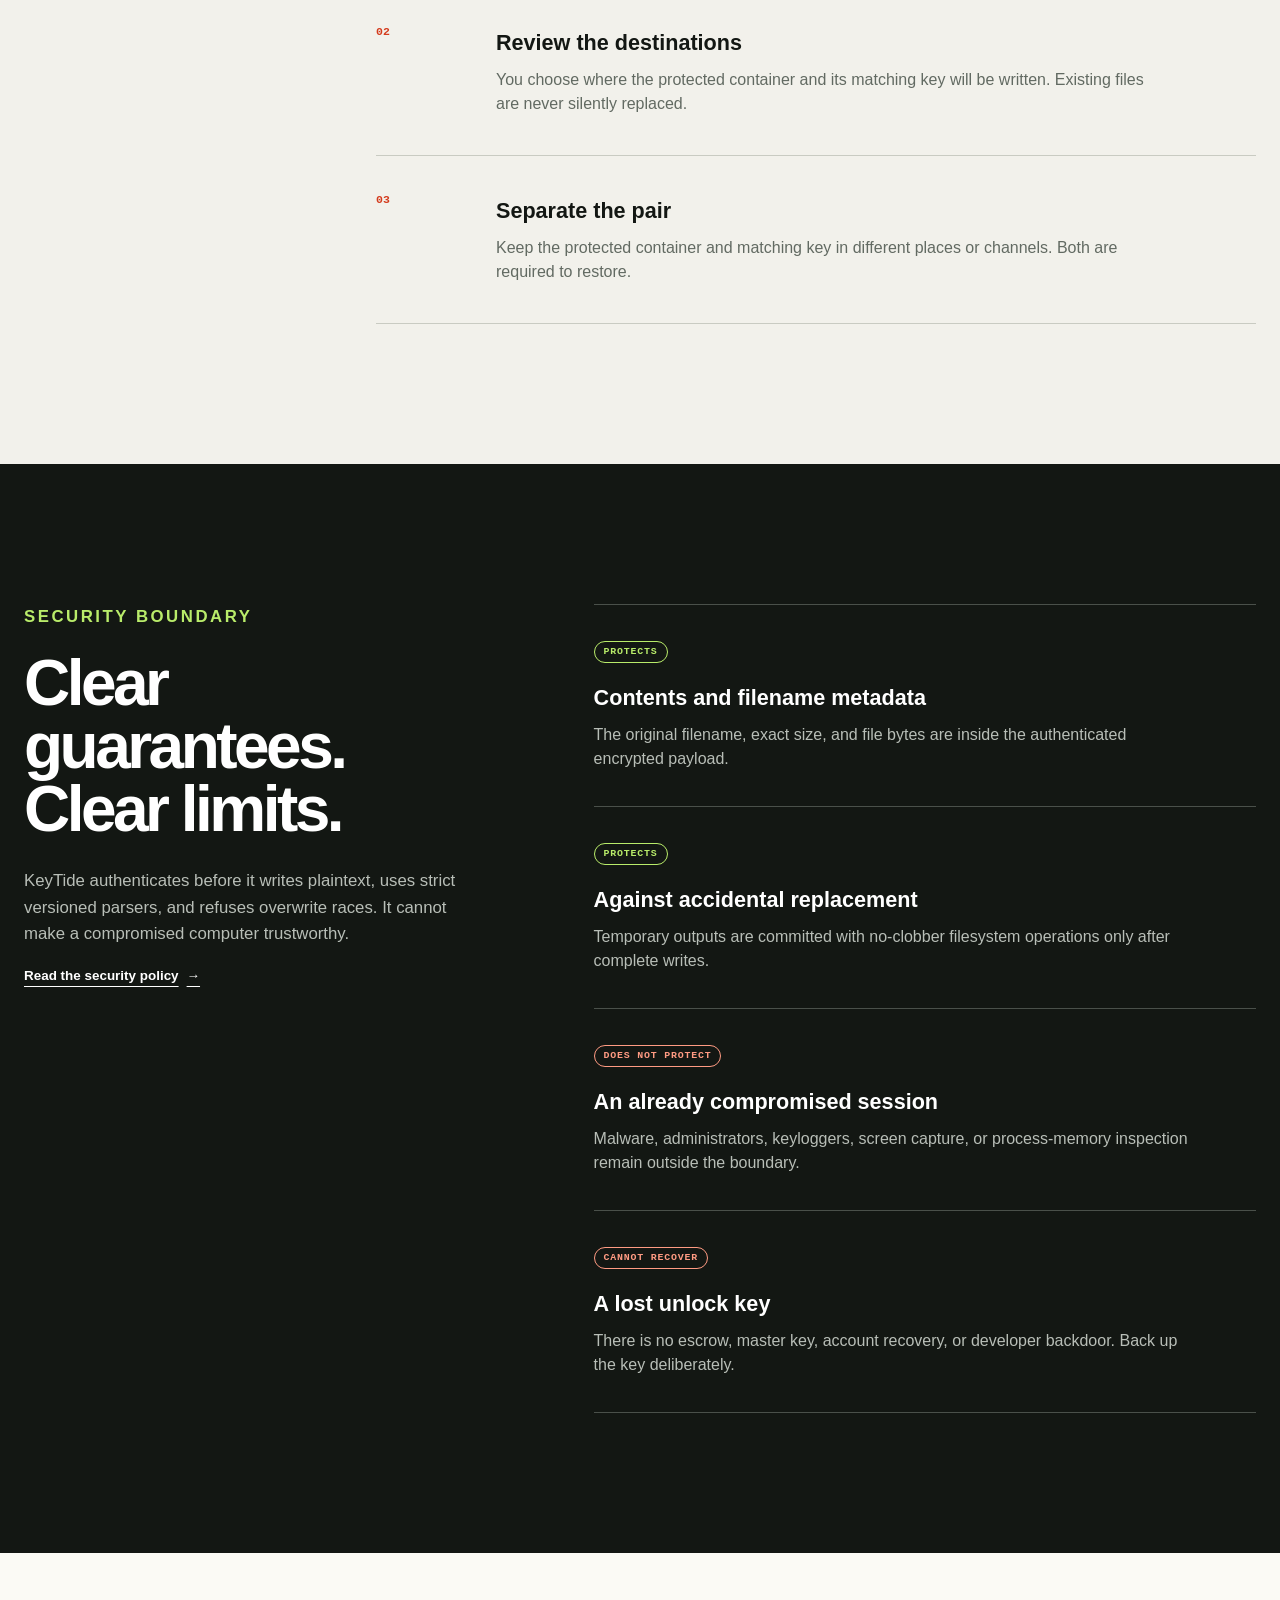
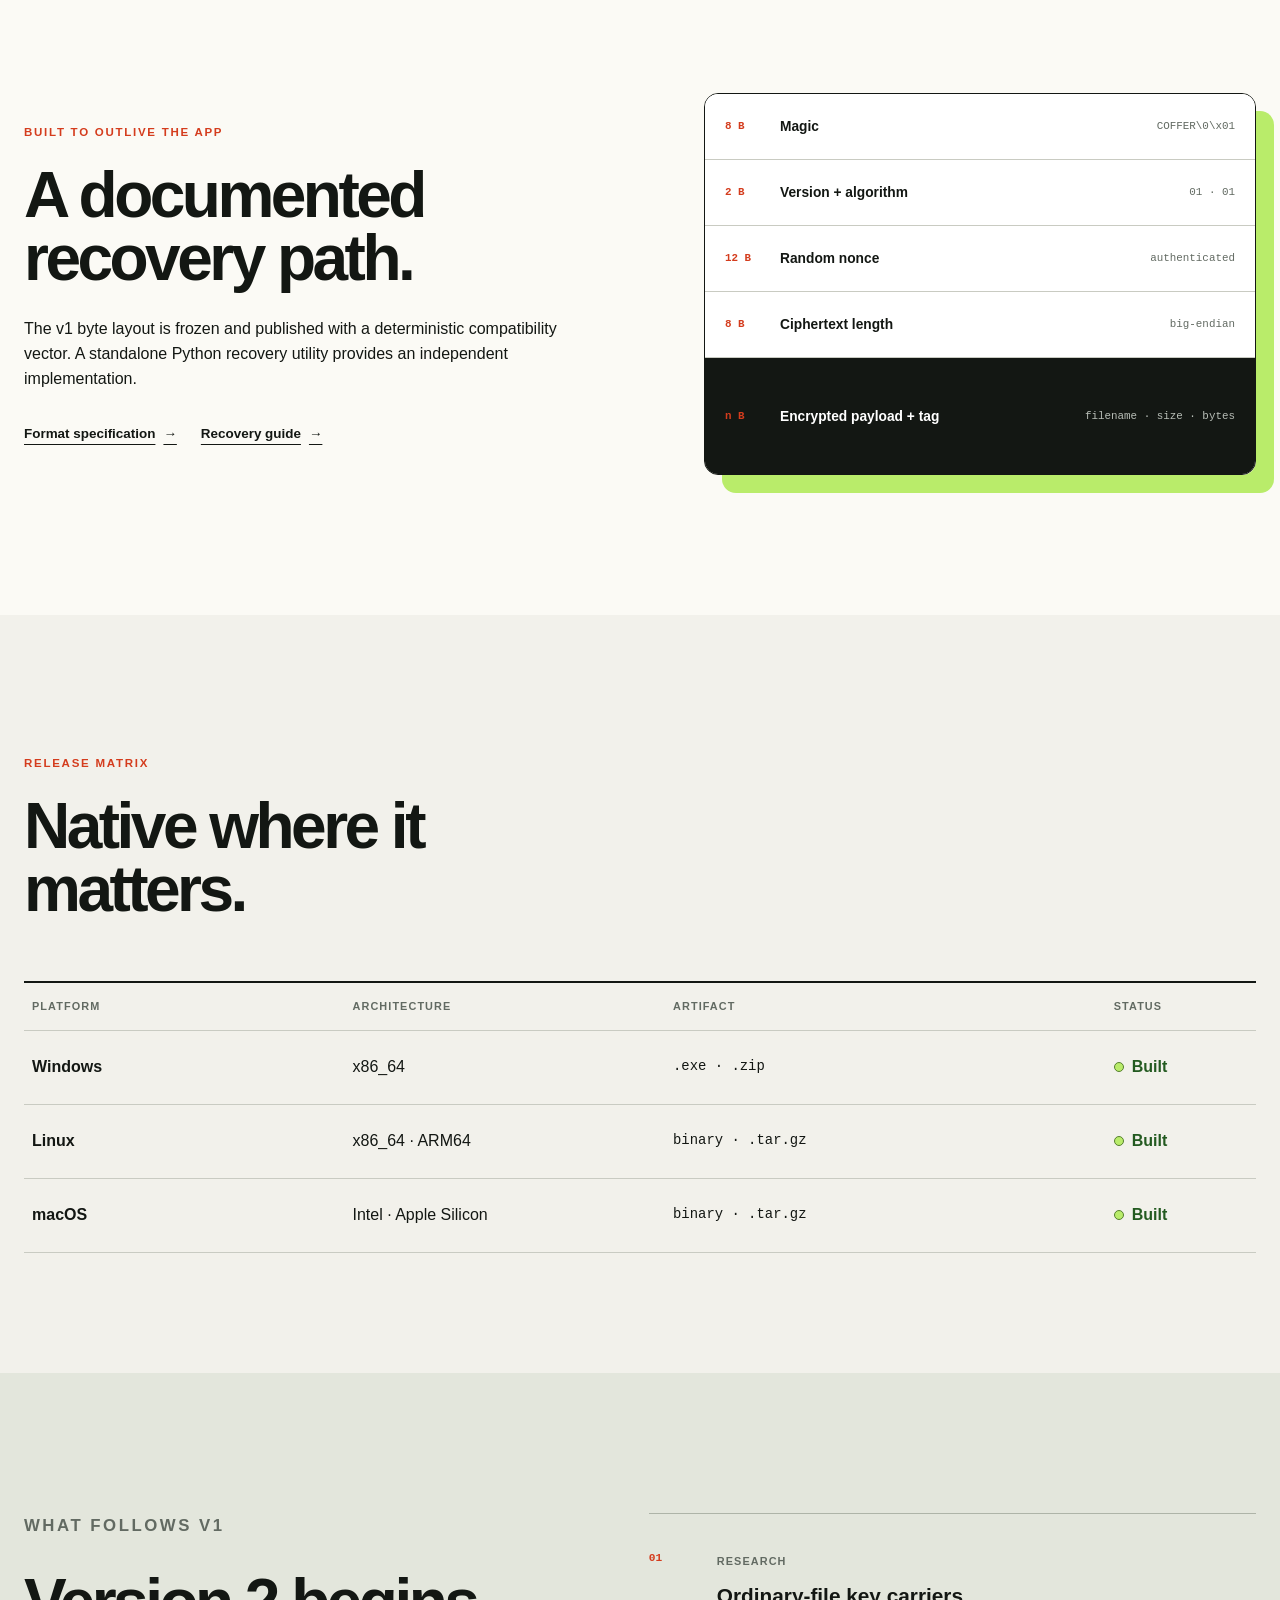
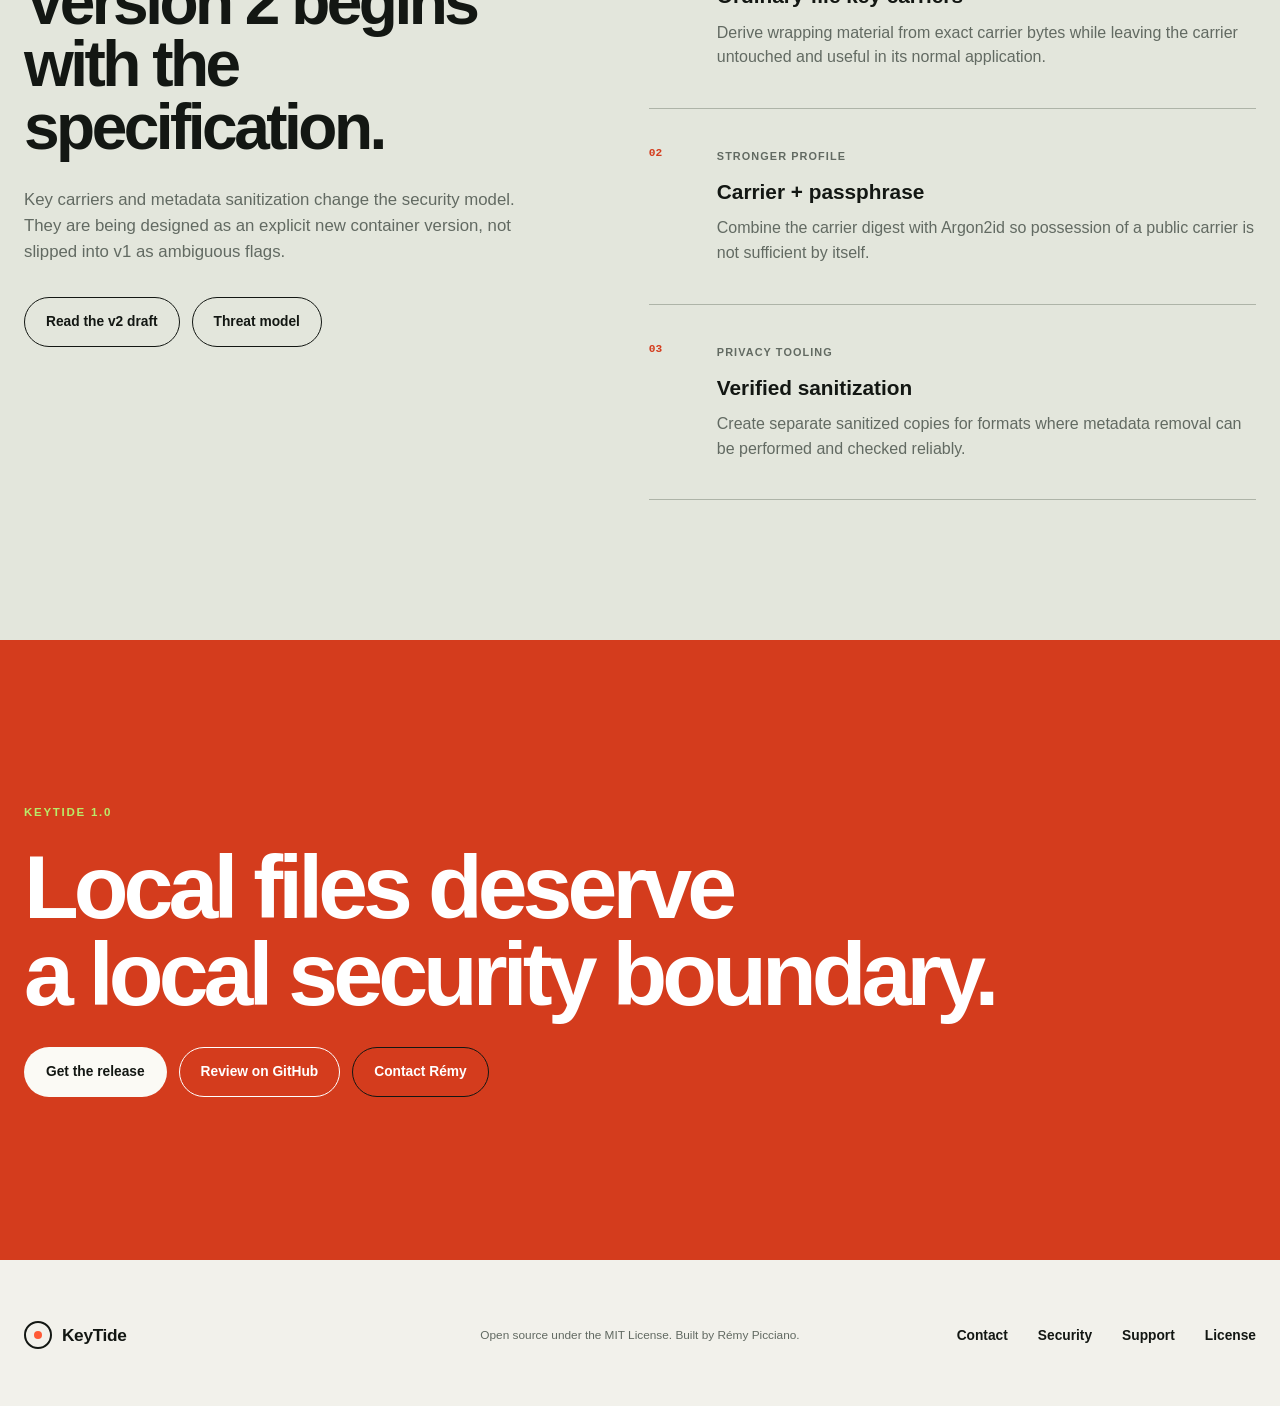
==== commit 96f9e015: "docs: rename project to keytide" ====
--- a/site/index.html
+++ b/site/index.html
@@ -4,29 +4,29 @@
     <meta charset="utf-8">
     <meta name="viewport" content="width=device-width, initial-scale=1">
     <meta name="theme-color" content="#131713">
-    <meta name="description" content="Coffer is a local-first desktop application for authenticated file encryption on macOS, Windows, and Linux.">
-    <meta property="og:title" content="Coffer — protect a file, keep the key apart">
+    <meta name="description" content="KeyTide is a local-first desktop application for authenticated file protection on macOS, Windows, and Linux.">
+    <meta property="og:title" content="KeyTide — protect a file, keep the key apart">
     <meta property="og:description" content="Auditable, local-first file protection with a documented open format and no recovery backdoor.">
     <meta property="og:type" content="website">
-    <meta property="og:url" content="https://remypicciano.github.io/coffer/">
-    <title>Coffer — local-first file protection</title>
-    <link rel="canonical" href="https://remypicciano.github.io/coffer/">
+    <meta property="og:url" content="https://remypicciano.github.io/keytide/">
+    <title>KeyTide — local-first file protection</title>
+    <link rel="canonical" href="https://remypicciano.github.io/keytide/">
     <link rel="manifest" href="site.webmanifest">
     <link rel="stylesheet" href="styles.css">
   </head>
   <body>
     <a class="skip-link" href="#main">Skip to content</a>
     <header class="site-header">
-      <a class="wordmark" href="#top" aria-label="Coffer home">
+      <a class="wordmark" href="#top" aria-label="KeyTide home">
         <span class="mark" aria-hidden="true"><span></span></span>
-        <span>Coffer</span>
+        <span>KeyTide</span>
       </a>
       <nav aria-label="Primary navigation">
         <a href="#security">Security</a>
         <a href="#format">Format</a>
         <a href="#roadmap">Roadmap</a>
         <a href="contact.html">Contact</a>
-        <a class="nav-download" href="https://github.com/remypicciano/coffer/releases/latest">Download v1</a>
+        <a class="nav-download" href="https://github.com/remypicciano/keytide/releases/latest">Download v1</a>
       </nav>
     </header>
 
@@ -35,10 +35,10 @@
         <div class="hero-copy">
           <p class="eyebrow">Local-first · open format · no account</p>
           <h1 id="hero-title">Protect the file.<br><em>Keep the key apart.</em></h1>
-          <p class="lede">Coffer turns one local file into an authenticated container and a separate unlock key. Nothing is uploaded. There is no account, cloud service, master key, or recovery backdoor.</p>
+          <p class="lede">KeyTide turns one local file into an authenticated container and a separate unlock key. Nothing is uploaded. There is no account, cloud service, master key, or recovery backdoor.</p>
           <div class="hero-actions">
-            <a class="button button-primary" href="https://github.com/remypicciano/coffer/releases/latest">Download Coffer 1.0</a>
-            <a class="button button-secondary" href="https://github.com/remypicciano/coffer">Inspect the source</a>
+            <a class="button button-primary" href="https://github.com/remypicciano/keytide/releases/latest">Download KeyTide 1.0</a>
+            <a class="button button-secondary" href="https://github.com/remypicciano/keytide">Inspect the source</a>
           </div>
           <p class="release-note">Unsigned preview archives for Windows x86_64, Linux x86_64/ARM64, and macOS Intel/Apple Silicon. Verify the included SHA-256 checksum.</p>
         </div>
@@ -83,7 +83,7 @@
         <ol class="steps">
           <li>
             <span class="step-number">01</span>
-            <div><h3>Choose one file</h3><p>Coffer reads the file locally and creates a fresh 256-bit key from the operating system’s secure random source.</p></div>
+            <div><h3>Choose one file</h3><p>KeyTide reads the file locally and creates a fresh 256-bit key from the operating system’s secure random source.</p></div>
           </li>
           <li>
             <span class="step-number">02</span>
@@ -91,7 +91,7 @@
           </li>
           <li>
             <span class="step-number">03</span>
-            <div><h3>Separate the pair</h3><p>Keep the <code>.coffer</code> container and <code>.cofferkey</code> in different places or channels. Both are required to restore.</p></div>
+            <div><h3>Separate the pair</h3><p>Keep the protected container and matching key in different places or channels. Both are required to restore.</p></div>
           </li>
         </ol>
       </section>
@@ -100,8 +100,8 @@
         <div class="security-intro">
           <p class="eyebrow light">Security boundary</p>
           <h2 id="security-title">Clear guarantees.<br>Clear limits.</h2>
-          <p>Coffer authenticates before it writes plaintext, uses strict versioned parsers, and refuses overwrite races. It cannot make a compromised computer trustworthy.</p>
-          <a class="text-link light" href="https://github.com/remypicciano/coffer/blob/main/SECURITY.md">Read the security policy <span aria-hidden="true">→</span></a>
+          <p>KeyTide authenticates before it writes plaintext, uses strict versioned parsers, and refuses overwrite races. It cannot make a compromised computer trustworthy.</p>
+          <a class="text-link light" href="https://github.com/remypicciano/keytide/blob/main/SECURITY.md">Read the security policy <span aria-hidden="true">→</span></a>
         </div>
         <div class="boundary-list">
           <article>
@@ -134,11 +134,11 @@
             <h2 id="format-title">A documented recovery path.</h2>
             <p>The v1 byte layout is frozen and published with a deterministic compatibility vector. A standalone Python recovery utility provides an independent implementation.</p>
             <div class="link-row">
-              <a class="text-link" href="https://github.com/remypicciano/coffer/blob/main/docs/coffer-format-v1.md">Format specification <span aria-hidden="true">→</span></a>
-              <a class="text-link" href="https://github.com/remypicciano/coffer/blob/main/docs/recovery.md">Recovery guide <span aria-hidden="true">→</span></a>
+              <a class="text-link" href="https://github.com/remypicciano/keytide/blob/main/docs/coffer-format-v1.md">Format specification <span aria-hidden="true">→</span></a>
+              <a class="text-link" href="https://github.com/remypicciano/keytide/blob/main/docs/recovery.md">Recovery guide <span aria-hidden="true">→</span></a>
             </div>
           </div>
-          <div class="format-stack" aria-label="Coffer version 1 container layout">
+          <div class="format-stack" aria-label="KeyTide version 1 container layout">
             <div class="byte-row"><span>8 B</span><strong>Magic</strong><code>COFFER\0\x01</code></div>
             <div class="byte-row"><span>2 B</span><strong>Version + algorithm</strong><code>01 · 01</code></div>
             <div class="byte-row"><span>12 B</span><strong>Random nonce</strong><code>authenticated</code></div>
@@ -165,10 +165,10 @@
         <div class="roadmap-lead">
           <p class="eyebrow">What follows v1</p>
           <h2 id="roadmap-title">Version 2 begins with the specification.</h2>
-          <p>Key carriers and metadata sanitization change the security model. They are being designed as an explicit new container version—not slipped into v1 as ambiguous flags.</p>
+          <p>Key carriers and metadata sanitization change the security model. They are being designed as an explicit new container version, not slipped into v1 as ambiguous flags.</p>
           <div class="hero-actions">
-            <a class="button button-secondary" href="https://github.com/remypicciano/coffer/blob/main/docs/coffer-format-v2.md">Read the v2 draft</a>
-            <a class="button button-secondary" href="https://github.com/remypicciano/coffer/blob/main/docs/threat-model.md">Threat model</a>
+            <a class="button button-secondary" href="https://github.com/remypicciano/keytide/blob/main/docs/coffer-format-v2.md">Read the v2 draft</a>
+            <a class="button button-secondary" href="https://github.com/remypicciano/keytide/blob/main/docs/threat-model.md">Threat model</a>
           </div>
         </div>
         <div class="roadmap-items">
@@ -179,24 +179,24 @@
       </section>
 
       <section class="closing" aria-labelledby="closing-title">
-        <p class="eyebrow light">Coffer 1.0</p>
+        <p class="eyebrow light">KeyTide 1.0</p>
         <h2 id="closing-title">Local files deserve<br>a local security boundary.</h2>
         <div class="hero-actions">
-          <a class="button button-paper" href="https://github.com/remypicciano/coffer/releases/latest">Get the release</a>
-          <a class="button button-outline" href="https://github.com/remypicciano/coffer">Review on GitHub</a>
+          <a class="button button-paper" href="https://github.com/remypicciano/keytide/releases/latest">Get the release</a>
+          <a class="button button-outline" href="https://github.com/remypicciano/keytide">Review on GitHub</a>
           <a class="button button-secondary" href="contact.html">Contact Rémy</a>
         </div>
       </section>
     </main>
 
     <footer>
-      <a class="wordmark" href="#top"><span class="mark" aria-hidden="true"><span></span></span><span>Coffer</span></a>
+      <a class="wordmark" href="#top"><span class="mark" aria-hidden="true"><span></span></span><span>KeyTide</span></a>
       <p>Open source under the MIT License. Built by Rémy Picciano.</p>
       <nav aria-label="Footer navigation">
         <a href="contact.html">Contact</a>
-        <a href="https://github.com/remypicciano/coffer/blob/main/SECURITY.md">Security</a>
-        <a href="https://github.com/remypicciano/coffer/blob/main/SUPPORT.md">Support</a>
-        <a href="https://github.com/remypicciano/coffer/blob/main/LICENSE">License</a>
+        <a href="https://github.com/remypicciano/keytide/blob/main/SECURITY.md">Security</a>
+        <a href="https://github.com/remypicciano/keytide/blob/main/SUPPORT.md">Support</a>
+        <a href="https://github.com/remypicciano/keytide/blob/main/LICENSE">License</a>
       </nav>
     </footer>
   </body>
